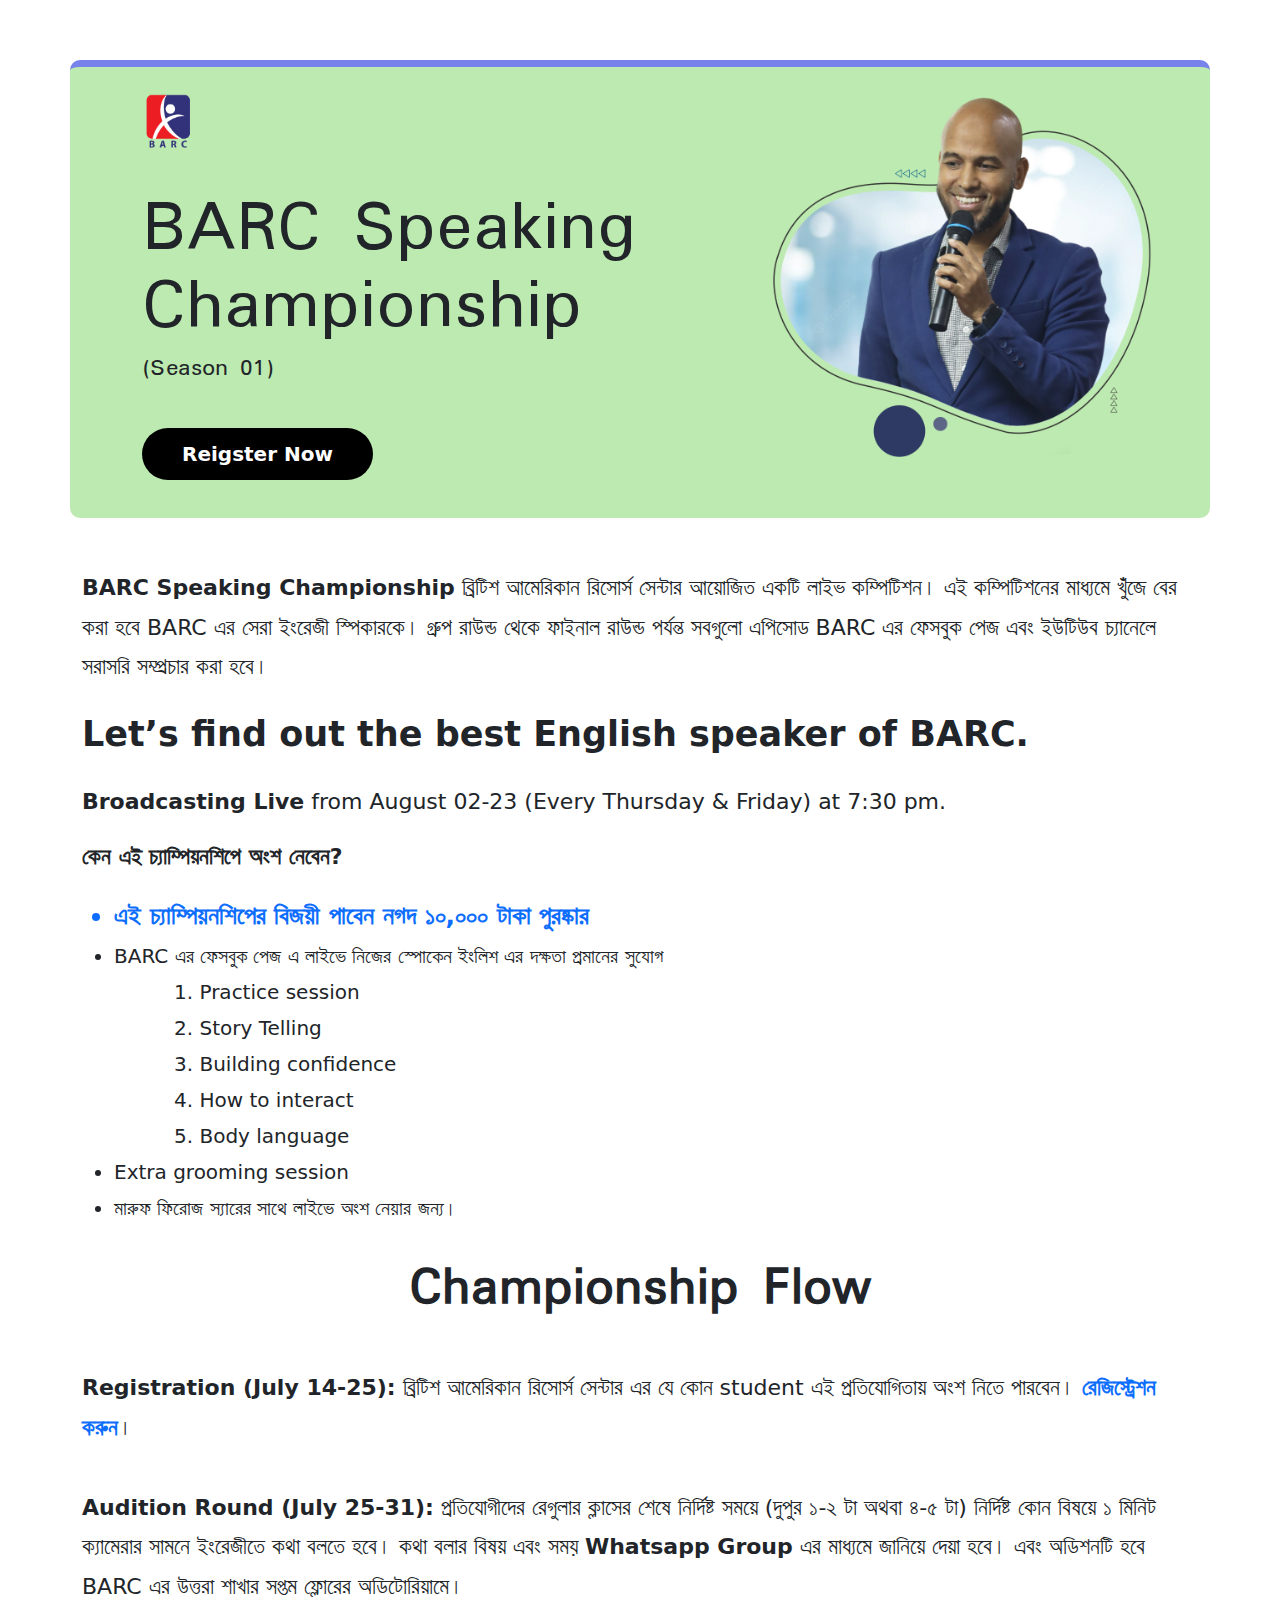
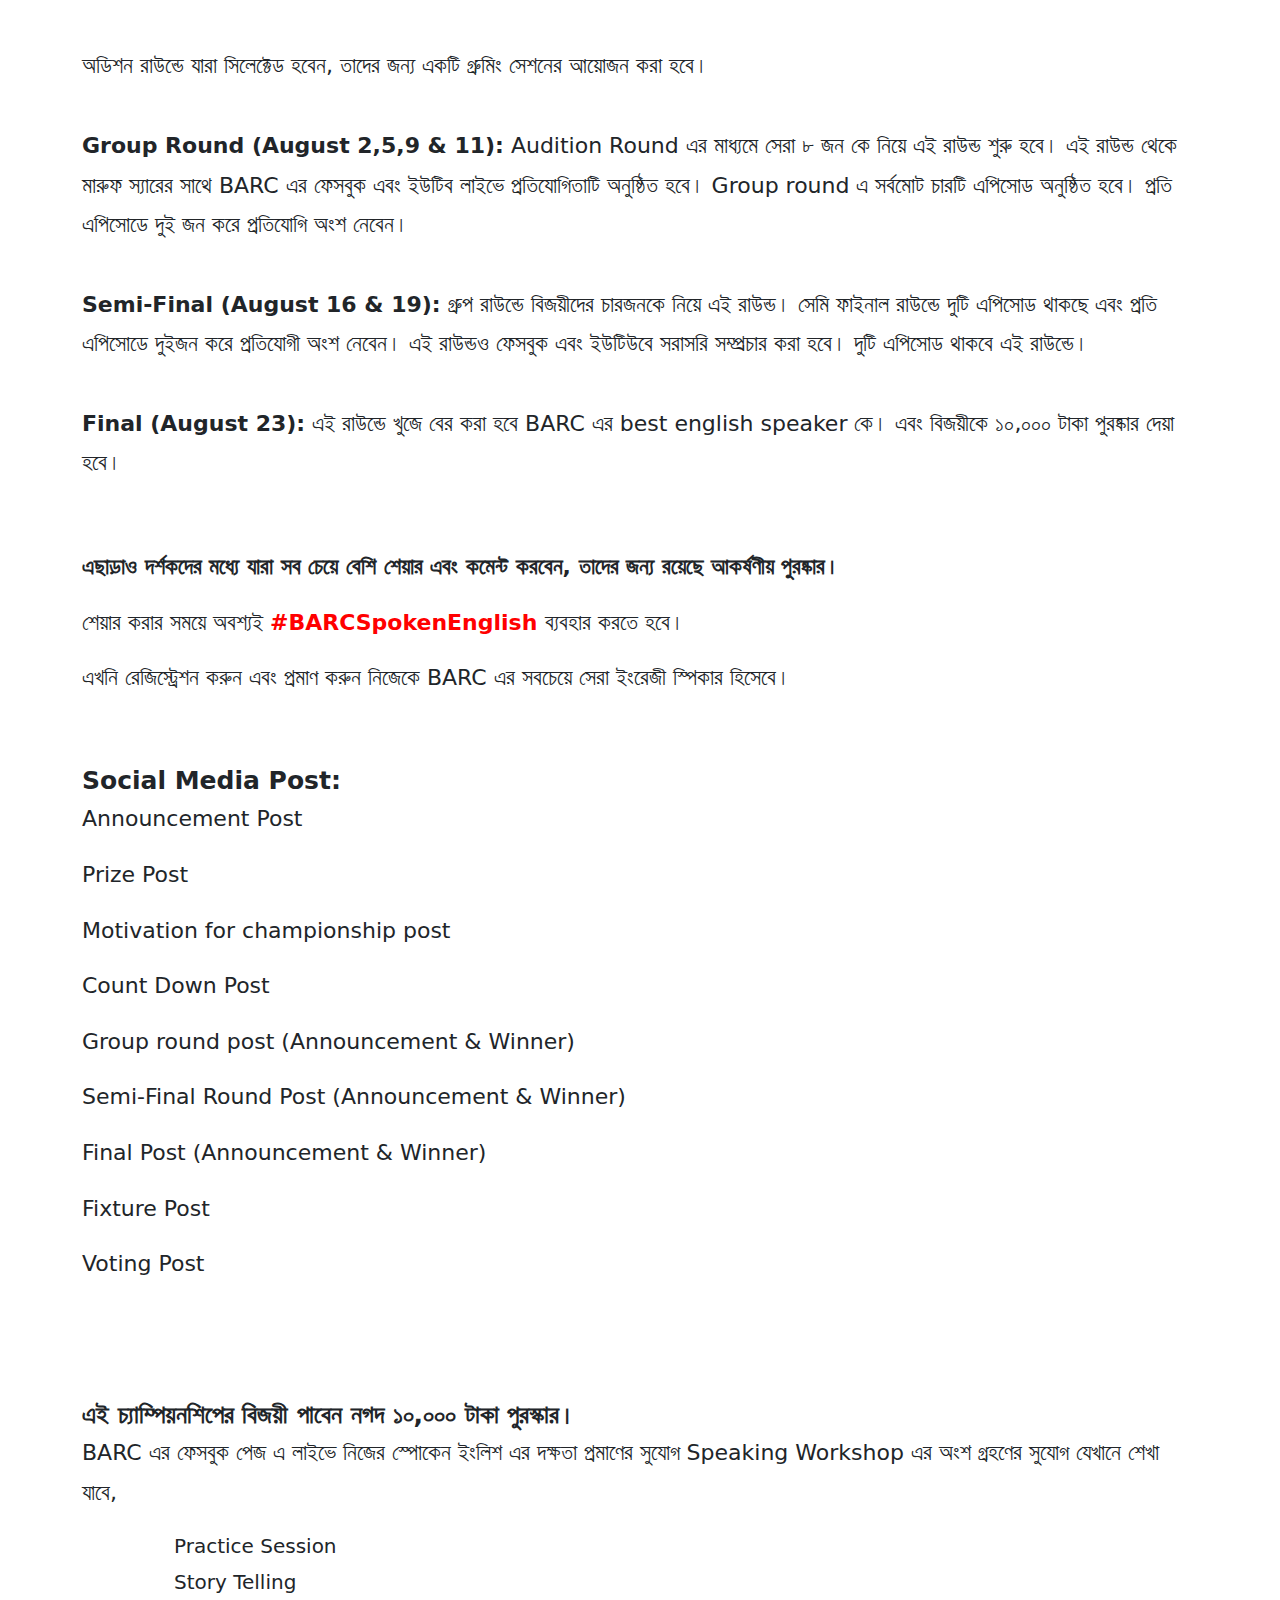
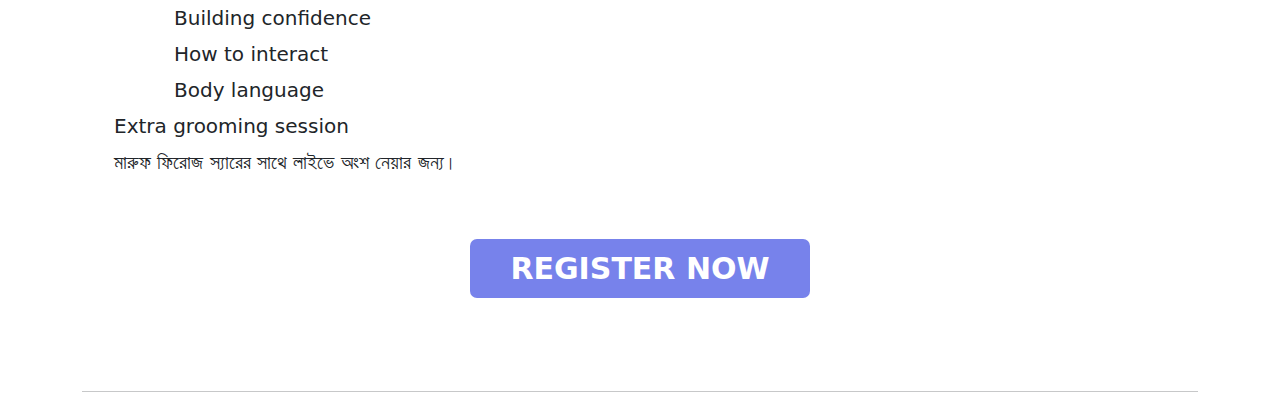
==== index.html @ cccec6f4 "first commit" ====
<!doctype html>
<html lang="en">
  <head>
    <!-- Required meta tags -->
    <meta charset="utf-8">
    <meta name="viewport" content="width=device-width, initial-scale=1">

    <!-- Bootstrap CSS -->
    <link href="css/bootstrap.min.css" rel="stylesheet">
    <!-- google font -->
    <link rel="preconnect" href="https://fonts.googleapis.com">
    <link rel="preconnect" href="https://fonts.gstatic.com" crossorigin>
    <link href="https://fonts.googleapis.com/css2?family=Mingzat&display=swap" rel="stylesheet">
    <!-- main css -->
    <link rel="stylesheet" href="css/style.css">

    <title></title>
  </head>
  <body>
    <section class="banner_section">
        <div class="container">
            <div class="row banner">
            
                   <div class="col-md-7 col-lg-7 col-xl-7 col-sm-12">
						<div class="row">
						  <div class="col-md-12 col-lg-12 col-xl-12 col-sm-12">
								<div class="banner_logo">
									<img src="images/logo_barc.png" alt="" class="logo">
								</div>
								<div class="banner_heading">
									<h1>BARC Speaking Championship</h1>
								</div>
								<div class="banner_text">
									<p>(Season 01)</p>
								</div>
							</div>
						</div>	
						<div class="row ">
							<div class="col-md-12 col-sm-12">
								<div class="banner_button">
									<a href="https://forms.gle/hGVihGK4UCuEaX6s6" class="banner_call_to_button ">Reigster Now</a>
								</div>
							</div>
						</div>
                   </div>
                   <div class="col-md-5">
                        <div class="banner_image">
                            <img src="images/Real-Estate-Social-Media-Banner-02.png" alt="" class="banner_img">
                        </div>
                   </div>     
           
            </div>
			 
        </div>
    </section>

    <section class="body_1">
        <div class="container">
            <div class="row">
                <div class="col-md-12 col-lg-12 col-xl-12 col-sm-12">
                    <p class="body_1_text"><strong>BARC Speaking Championship</strong> ব্রিটিশ আমেরিকান রিসোর্স সেন্টার আয়োজিত একটি লাইভ কম্পিটিশন। এই কম্পিটিশনের মাধ্যমে খুঁজে বের করা হবে BARC এর সেরা ইংরেজী স্পিকারকে। গ্রুপ রাউন্ড থেকে ফাইনাল রাউন্ড পর্যন্ত সবগুলো এপিসোড BARC এর ফেসবুক পেজ এবং ইউটিউব চ্যানেলে সরাসরি সম্প্রচার করা হবে। 
                    </p>
                    <p style="font-size: 35px;"><strong>Let’s find out the best English speaker of BARC.</strong></p>
                    <p><strong>Broadcasting Live</strong> from August 02-23 (Every Thursday & Friday) at 7:30 pm.</p>
                    <p><strong>কেন এই চ্যাম্পিয়নশিপে অংশ নেবেন?</strong></p>
                    <ul>
                        <strong><li style="font-size: 25px; color: #0d6efd;">এই চ্যাম্পিয়নশিপের বিজয়ী পাবেন নগদ ১০,০০০ টাকা পুরষ্কার </li></strong>
                        <li>BARC এর ফেসবুক পেজ এ লাইভে নিজের স্পোকেন ইংলিশ এর দক্ষতা প্রমানের সুযোগ</li>
                        <li class="margin-left">1. Practice session</li>
                        <li class="margin-left">2. Story Telling</li>
                        <li class="margin-left">3. Building confidence</li>
                        <li class="margin-left">4. How to interact</li>
                        <li class="margin-left">5. Body language</li>
                        <li>Extra grooming session </li>
                        <li>মারুফ ফিরোজ স্যারের সাথে লাইভে অংশ নেয়ার জন্য।</li>
                    </ul>
                    <p class="text-center championship">Championship Flow</p><br>
                    <p><strong>Registration (July 14-25):</strong> ব্রিটিশ আমেরিকান রিসোর্স সেন্টার এর যে কোন student এই প্রতিযোগিতায় অংশ নিতে পারবেন। <strong><a href="https://forms.gle/hGVihGK4UCuEaX6s6" class="registration_korun">রেজিস্ট্রেশন করুন</a></strong>।</p><br>
                    <p><strong>Audition Round (July 25-31):</strong> প্রতিযোগীদের রেগুলার ক্লাসের শেষে নির্দিষ্ট সময়ে (দুপুর ১-২ টা অথবা ৪-৫ টা) নির্দিষ্ট কোন বিষয়ে ১ মিনিট ক্যামেরার সামনে ইংরেজীতে কথা বলতে হবে। কথা বলার বিষয় এবং সময় <strong>Whatsapp Group</strong> এর মাধ্যমে জানিয়ে দেয়া হবে। এবং অডিশনটি হবে BARC এর উত্তরা শাখার সপ্তম ফ্লোরের অডিটোরিয়ামে। </p><br>
                    <p>অডিশন রাউন্ডে যারা সিলেক্টেড হবেন, তাদের জন্য একটি গ্রুমিং সেশনের আয়োজন করা হবে।</p><br>
                    <p><strong>Group Round (August 2,5,9 & 11):</strong> Audition Round এর মাধ্যমে সেরা ৮ জন কে নিয়ে এই রাউন্ড শুরু হবে। এই রাউন্ড থেকে মারুফ স্যারের সাথে BARC এর ফেসবুক এবং ইউটিব লাইভে প্রতিযোগিতাটি অনুষ্ঠিত হবে। Group round এ সর্বমোট চারটি এপিসোড অনুষ্ঠিত হবে। প্রতি এপিসোডে দুই জন করে প্রতিযোগি অংশ নেবেন।</p><br>
                    <p><strong>Semi-Final (August 16 & 19):</strong> গ্রুপ রাউন্ডে বিজয়ীদের চারজনকে নিয়ে এই রাউন্ড। সেমি ফাইনাল রাউন্ডে দুটি এপিসোড থাকছে এবং প্রতি এপিসোডে দুইজন করে প্রতিযোগী অংশ নেবেন। এই রাউন্ডও ফেসবুক এবং ইউটিউবে সরাসরি সম্প্রচার করা হবে। দুটি এপিসোড থাকবে এই রাউন্ডে।</p><br>
                    <p><strong>Final (August 23):</strong> এই রাউন্ডে খুজে বের করা হবে BARC এর best english speaker কে। এবং বিজয়ীকে ১০,০০০ টাকা পুরষ্কার দেয়া হবে।</p><br><br>
                    <p><strong>এছাড়াও দর্শকদের মধ্যে যারা সব চেয়ে বেশি শেয়ার এবং কমেন্ট করবেন, তাদের জন্য রয়েছে আকর্ষণীয় পুরষ্কার।</strong></p>
                    <p>শেয়ার করার সময়ে অবশ্যই <strong style="color: red;">#BARCSpokenEnglish </strong> ব্যবহার করতে হবে।</p>
                    <p>এখনি রেজিস্ট্রেশন করুন এবং প্রমাণ করুন নিজেকে BARC এর সবচেয়ে সেরা ইংরেজী স্পিকার হিসেবে। </p>

                    <br>
                    <br>
                    <strong style="font-size: 25px;">Social Media Post:</strong>
                    <p>Announcement Post</p>
                    <p>Prize Post</p>
                    <p>Motivation for championship post</p>
                    <p>Count Down Post</p>
                    <p>Group round post (Announcement & Winner)</p>
                    <p>Semi-Final Round Post (Announcement & Winner)</p>
                    <p>Final Post (Announcement & Winner)</p>
                    <p>Fixture Post</p>
                    <p>Voting Post</p>
                    <br>
                    <br>
                    <br>
                    <br>
                    <strong style="font-size: 25px;">এই চ্যাম্পিয়নশিপের বিজয়ী পাবেন নগদ ১০,০০০ টাকা পুরস্কার।</strong>
                    <p>BARC এর ফেসবুক পেজ এ লাইভে নিজের স্পোকেন ইংলিশ এর দক্ষতা প্রমাণের সুযোগ Speaking Workshop এর অংশ গ্রহণের সুযোগ যেখানে শেখা যাবে,</p>
                    <ul>
                        <li class="margin-left">Practice Session</li>
                        <li class="margin-left">Story Telling</li>
                        <li class="margin-left">Building confidence</li>
                        <li class="margin-left">How to interact</li>
                        <li class="margin-left">Body language</li>
                        <li style="list-style: none;">Extra grooming session</li>
                        <li style="list-style: none;">মারুফ ফিরোজ স্যারের সাথে লাইভে অংশ নেয়ার জন্য।</li>
                    </ul>
                </div>
            </div>
        </div>
    </section>

   

    <section>
        <div class="container">
            <div class="row">
                <div class="col-md-12 col-lg-12 col-xl-12 col-sm-12">
                    <div class="large_button" style="margin-bottom: 100px;">
                        <a href="https://forms.gle/hGVihGK4UCuEaX6s6" class="to_button">Register Now</a>
                    </div>
					<hr/>
                </div>
            </div>
        </div>
    </section>
    
    
    
    <!-- Optional JavaScript; choose one of the two! -->
    <!-- Option 1: Bootstrap Bundle with Popper -->
    <script src="js/bootstrap.bundle.min.js" integrity="sha384-MrcW6ZMFYlzcLA8Nl+NtUVF0sA7MsXsP1UyJoMp4YLEuNSfAP+JcXn/tWtIaxVXM" crossorigin="anonymous"></script>
    <!-- Option 2: Separate Popper and Bootstrap JS -->
    <!-- <script src="js/popper.min.js" integrity="sha384-IQsoLXl5PILFhosVNubq5LC7Qb9DXgDA9i+tQ8Zj3iwWAwPtgFTxbJ8NT4GN1R8p" crossorigin="anonymous"></script>
    <script src="js/bootstrap.min.js" integrity="sha384-cVKIPhGWiC2Al4u+LWgxfKTRIcfu0JTxR+EQDz/bgldoEyl4H0zUF0QKbrJ0EcQF" crossorigin="anonymous"></script> -->

  </body>
</html>
---- css/style.css ----
body{
    margin: 0;
    padding: 0;
}

.h1, h1 {
    font-size: calc(3rem + 1.3vw);
}

.banner{
    background-color: #bdeab0;
    /* height: 55vh; */
    border-radius: 10px;
    margin-top: 60px;
    border-top: 7px solid #7782eb;
}
.banner_section{
    
   
}
.logo {
    width: 9%;
}
.banner_logo {
    margin-left: 60px;
    margin-top: 22px;
}
.banner_img{
    width: 100%;
}
.banner_heading {
    font-size: 54px;
    font-family: 'Mingzat', sans-serif;
    margin-top: 30px;
    font-weight: 700;
    margin-left: 60px;
}

.banner_text {
    font-size: 30px;
    font-family: 'Mingzat', sans-serif;
    margin-left: 60px;
}
.banner_button {
    margin-top: 35px;
    margin-left: 60px;
}
.banner_call_to_button {
    padding: 14px 40px;
    background: #000;
    color: #fff;
    font-size: 20px;
    font-weight: 700;
    border-radius: 50px;
    text-decoration: none;
}
.banner_call_to_button:hover{
    color: #fff;
}
.large_button{
    text-align: center;
    margin-bottom: 20px;
}
.to_button {
    padding: 12px 40px;
    font-size: 30px;
    font-weight: 700;
    color: #fff;
    background: #7782eb;
    border: none;
    border-radius: 7px;
    text-transform: uppercase;
    text-decoration: none;
}
.to_button:hover{
    color: #fff;
}
.body_1{
    margin: 50px 0;
}
.body_1_text{
    font-size: 22px;
    line-height: 1.8;
}
p{
    font-size: 22px;
    line-height: 1.8;
}

li{
    font-size: 20px;
    line-height: 1.8;
}
.championship{
    font-size: 48px;
    font-weight: 900;
    font-family: 'Mingzat', sans-serif;
}
.registration_korun{
    text-decoration: none;

}
.margin-left{
    margin-left: 60px;
    list-style: none;
}

@media only screen and (max-width: 412px) {
    .banner{
        height: 55vh;
    }
    /* .banner_button {
        text-align: center;
    } */
    .banner_image{
        display: none;
    }
    .banner_heading h1{
        font-size: 49px;
    }
    .banner_logo {
        margin-left: 5px;
       
    }
    /* .banner_heading h1{
   
      
        margin-left: 5px;
    } */
    /* .banner_text {
       
        margin-left: 5px;
    } */
    .banner{
        margin-top: 0px;
    }
}
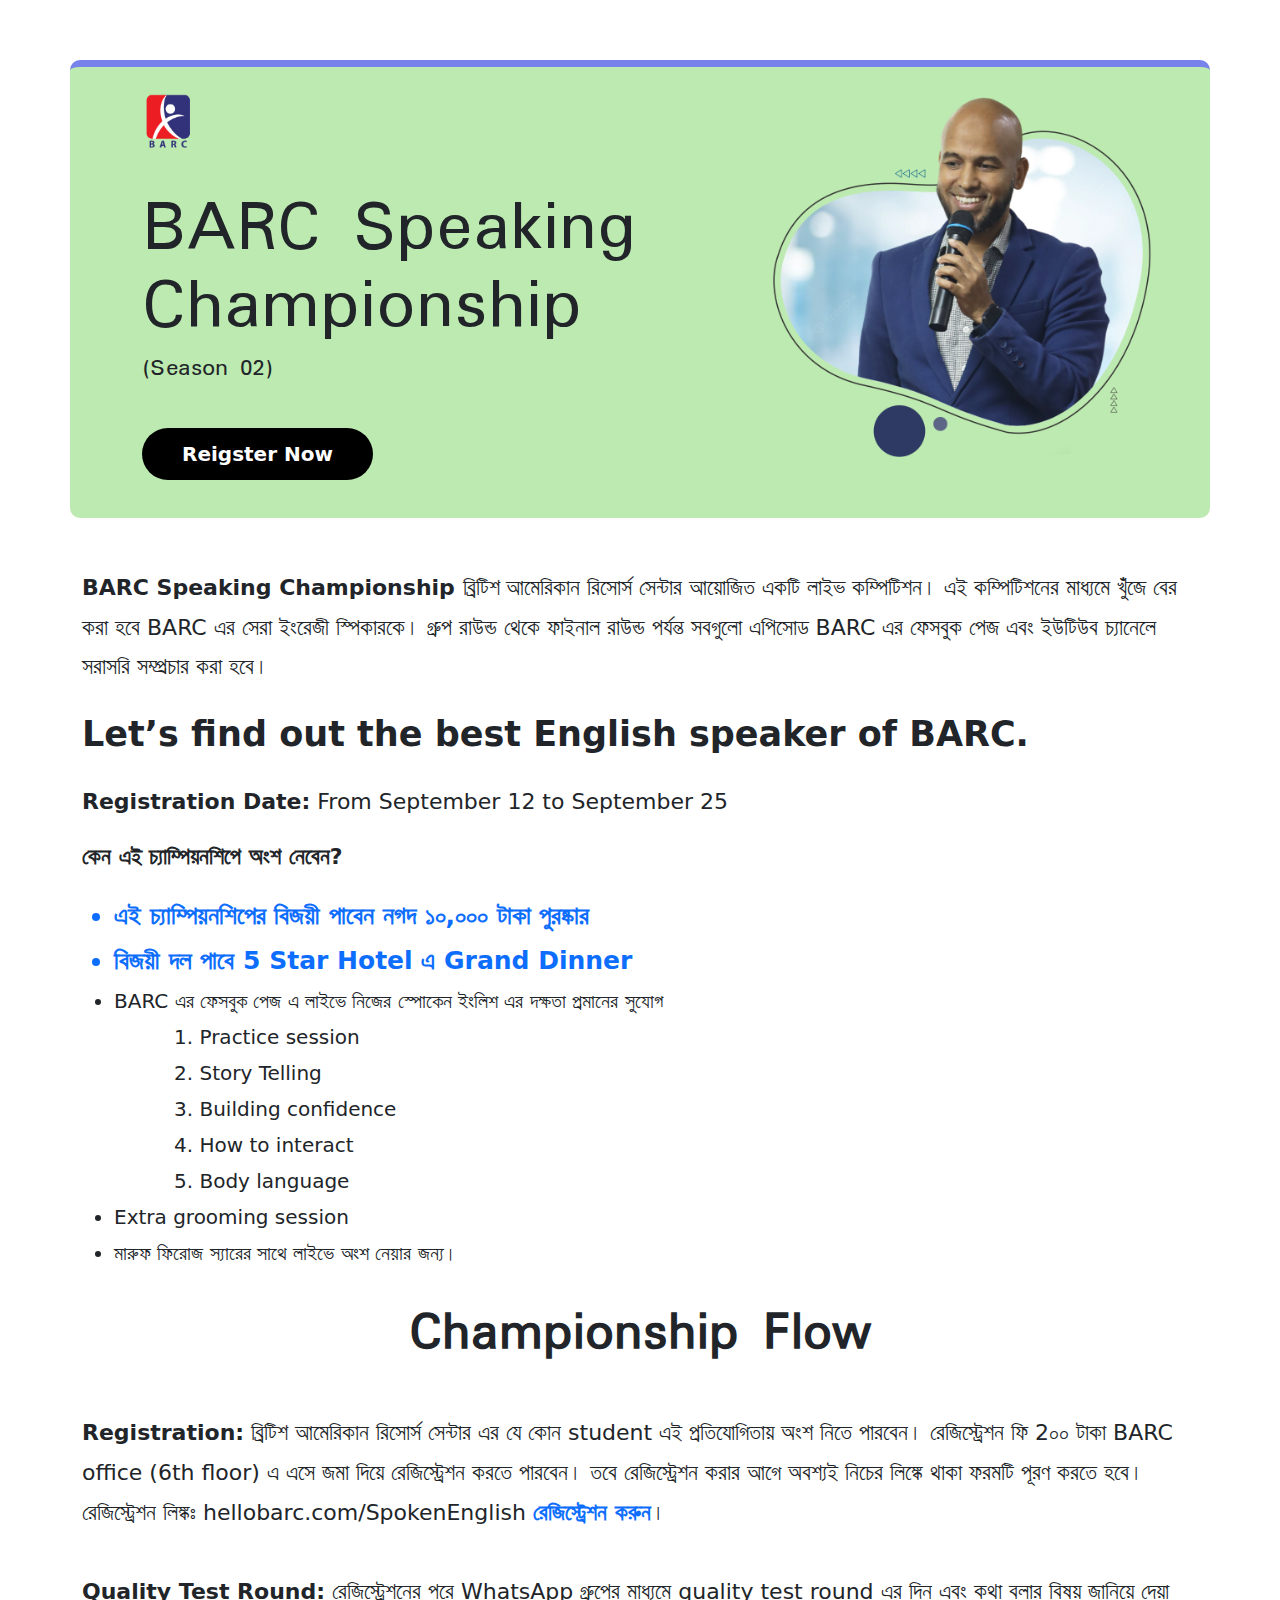
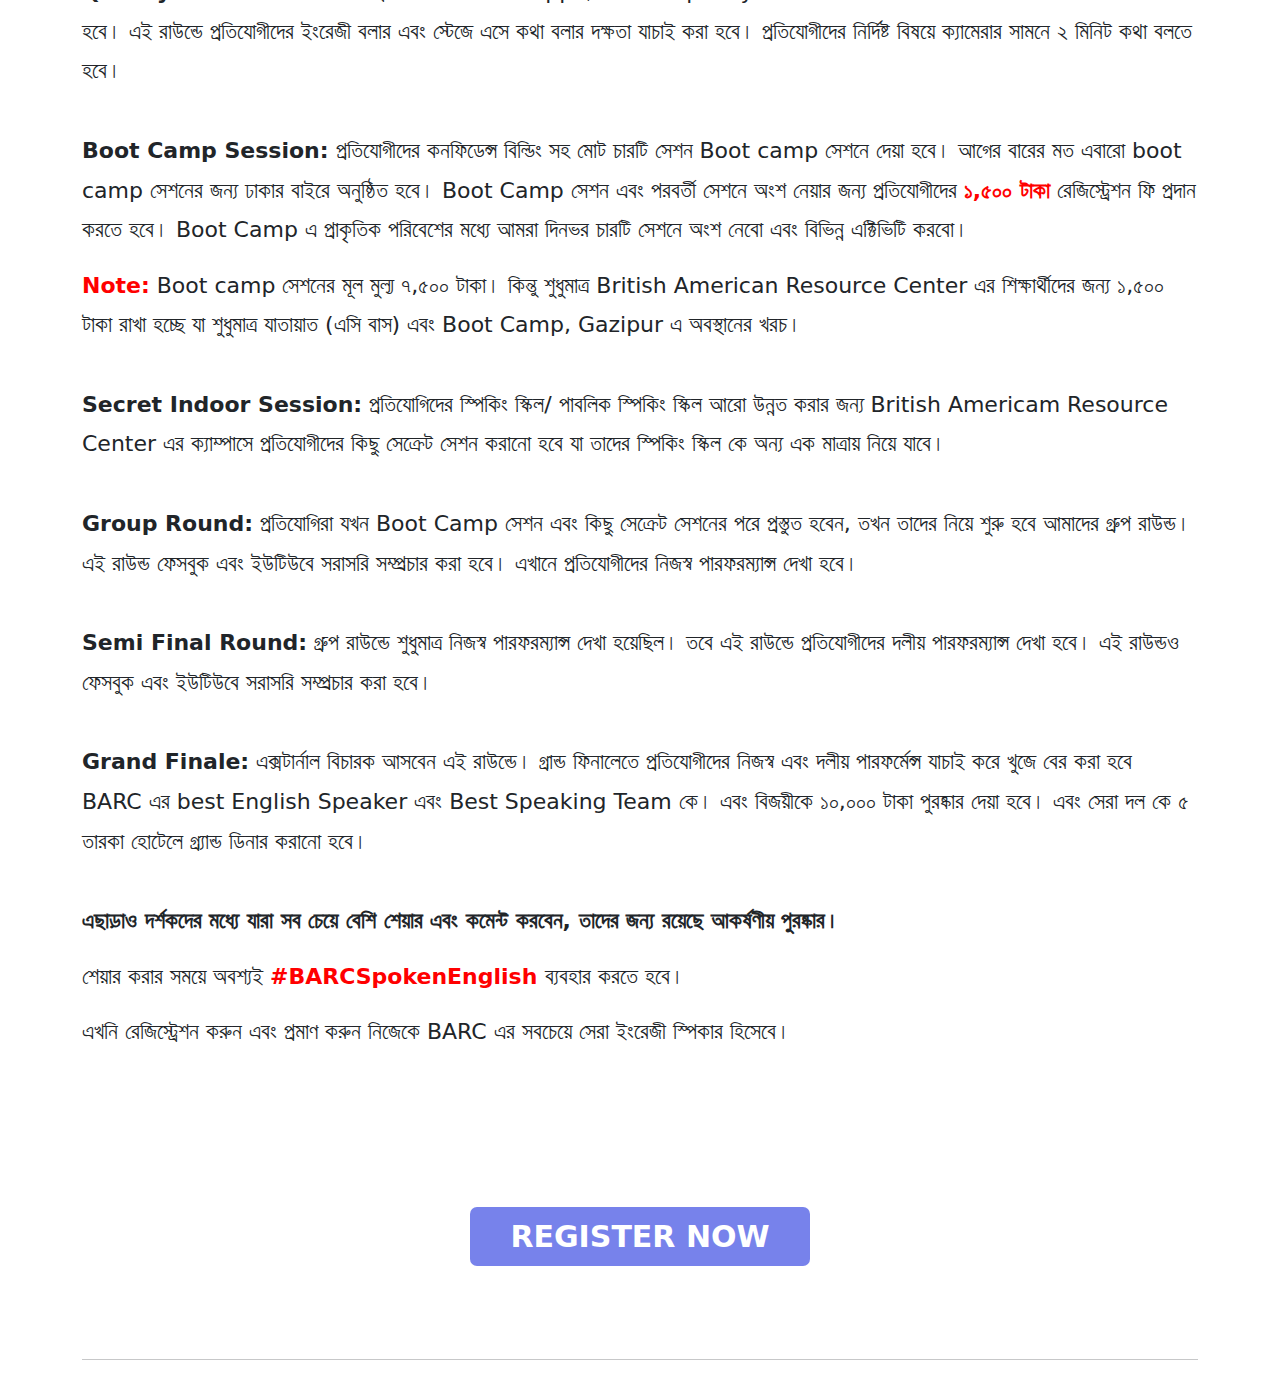
==== commit 0102468c: "12sep commit" ====
--- a/index.html
+++ b/index.html
@@ -31,14 +31,14 @@
 									<h1>BARC Speaking Championship</h1>
 								</div>
 								<div class="banner_text">
-									<p>(Season 01)</p>
+									<p>(Season 02)</p>
 								</div>
 							</div>
 						</div>	
 						<div class="row ">
 							<div class="col-md-12 col-sm-12">
 								<div class="banner_button">
-									<a href="https://forms.gle/hGVihGK4UCuEaX6s6" class="banner_call_to_button ">Reigster Now</a>
+									<a href="https://forms.gle/LZgH3brxys6vwaJ88" class="banner_call_to_button ">Reigster Now</a>
 								</div>
 							</div>
 						</div>
@@ -58,13 +58,16 @@
         <div class="container">
             <div class="row">
                 <div class="col-md-12 col-lg-12 col-xl-12 col-sm-12">
-                    <p class="body_1_text"><strong>BARC Speaking Championship</strong> ব্রিটিশ আমেরিকান রিসোর্স সেন্টার আয়োজিত একটি লাইভ কম্পিটিশন। এই কম্পিটিশনের মাধ্যমে খুঁজে বের করা হবে BARC এর সেরা ইংরেজী স্পিকারকে। গ্রুপ রাউন্ড থেকে ফাইনাল রাউন্ড পর্যন্ত সবগুলো এপিসোড BARC এর ফেসবুক পেজ এবং ইউটিউব চ্যানেলে সরাসরি সম্প্রচার করা হবে। 
+                    <p class="body_1_text"><strong>BARC Speaking Championship </strong> ব্রিটিশ আমেরিকান রিসোর্স সেন্টার আয়োজিত একটি লাইভ কম্পিটিশন। এই কম্পিটিশনের মাধ্যমে খুঁজে বের করা হবে BARC এর সেরা ইংরেজী স্পিকারকে। গ্রুপ রাউন্ড থেকে ফাইনাল রাউন্ড পর্যন্ত সবগুলো এপিসোড BARC এর ফেসবুক পেজ এবং ইউটিউব চ্যানেলে সরাসরি সম্প্রচার করা হবে।
                     </p>
                     <p style="font-size: 35px;"><strong>Let’s find out the best English speaker of BARC.</strong></p>
-                    <p><strong>Broadcasting Live</strong> from August 02-23 (Every Thursday & Friday) at 7:30 pm.</p>
+                    <p><strong>Registration Date:</strong> From September 12 to September 25</p>
                     <p><strong>কেন এই চ্যাম্পিয়নশিপে অংশ নেবেন?</strong></p>
                     <ul>
-                        <strong><li style="font-size: 25px; color: #0d6efd;">এই চ্যাম্পিয়নশিপের বিজয়ী পাবেন নগদ ১০,০০০ টাকা পুরষ্কার </li></strong>
+                        <strong>
+                            <li style="font-size: 25px; color: #0d6efd;">এই চ্যাম্পিয়নশিপের বিজয়ী পাবেন নগদ ১০,০০০ টাকা পুরষ্কার </li>
+                            <li style="font-size: 25px; color: #0d6efd;">বিজয়ী দল পাবে 5 Star Hotel এ Grand Dinner </li>
+                        </strong>
                         <li>BARC এর ফেসবুক পেজ এ লাইভে নিজের স্পোকেন ইংলিশ এর দক্ষতা প্রমানের সুযোগ</li>
                         <li class="margin-left">1. Practice session</li>
                         <li class="margin-left">2. Story Telling</li>
@@ -75,43 +78,32 @@
                         <li>মারুফ ফিরোজ স্যারের সাথে লাইভে অংশ নেয়ার জন্য।</li>
                     </ul>
                     <p class="text-center championship">Championship Flow</p><br>
-                    <p><strong>Registration (July 14-25):</strong> ব্রিটিশ আমেরিকান রিসোর্স সেন্টার এর যে কোন student এই প্রতিযোগিতায় অংশ নিতে পারবেন। <strong><a href="https://forms.gle/hGVihGK4UCuEaX6s6" class="registration_korun">রেজিস্ট্রেশন করুন</a></strong>।</p><br>
-                    <p><strong>Audition Round (July 25-31):</strong> প্রতিযোগীদের রেগুলার ক্লাসের শেষে নির্দিষ্ট সময়ে (দুপুর ১-২ টা অথবা ৪-৫ টা) নির্দিষ্ট কোন বিষয়ে ১ মিনিট ক্যামেরার সামনে ইংরেজীতে কথা বলতে হবে। কথা বলার বিষয় এবং সময় <strong>Whatsapp Group</strong> এর মাধ্যমে জানিয়ে দেয়া হবে। এবং অডিশনটি হবে BARC এর উত্তরা শাখার সপ্তম ফ্লোরের অডিটোরিয়ামে। </p><br>
-                    <p>অডিশন রাউন্ডে যারা সিলেক্টেড হবেন, তাদের জন্য একটি গ্রুমিং সেশনের আয়োজন করা হবে।</p><br>
-                    <p><strong>Group Round (August 2,5,9 & 11):</strong> Audition Round এর মাধ্যমে সেরা ৮ জন কে নিয়ে এই রাউন্ড শুরু হবে। এই রাউন্ড থেকে মারুফ স্যারের সাথে BARC এর ফেসবুক এবং ইউটিব লাইভে প্রতিযোগিতাটি অনুষ্ঠিত হবে। Group round এ সর্বমোট চারটি এপিসোড অনুষ্ঠিত হবে। প্রতি এপিসোডে দুই জন করে প্রতিযোগি অংশ নেবেন।</p><br>
-                    <p><strong>Semi-Final (August 16 & 19):</strong> গ্রুপ রাউন্ডে বিজয়ীদের চারজনকে নিয়ে এই রাউন্ড। সেমি ফাইনাল রাউন্ডে দুটি এপিসোড থাকছে এবং প্রতি এপিসোডে দুইজন করে প্রতিযোগী অংশ নেবেন। এই রাউন্ডও ফেসবুক এবং ইউটিউবে সরাসরি সম্প্রচার করা হবে। দুটি এপিসোড থাকবে এই রাউন্ডে।</p><br>
-                    <p><strong>Final (August 23):</strong> এই রাউন্ডে খুজে বের করা হবে BARC এর best english speaker কে। এবং বিজয়ীকে ১০,০০০ টাকা পুরষ্কার দেয়া হবে।</p><br><br>
+                    <p><strong>Registration:</strong> ব্রিটিশ আমেরিকান রিসোর্স সেন্টার এর যে কোন student এই প্রতিযোগিতায় অংশ নিতে পারবেন। রেজিস্ট্রেশন ফি 2০০ টাকা BARC office (6th floor) এ এসে জমা দিয়ে রেজিস্ট্রেশন করতে পারবেন। তবে রেজিস্ট্রেশন করার আগে অবশ্যই নিচের লিঙ্কে থাকা ফরমটি পূরণ করতে হবে।  রেজিস্ট্রেশন লিঙ্কঃ hellobarc.com/SpokenEnglish
+                    <strong><a href="https://forms.gle/hGVihGK4UCuEaX6s6" class="registration_korun">রেজিস্ট্রেশন করুন</a></strong>।</p><br>
+
+                    <p><strong>Quality Test Round:</strong> রেজিস্ট্রেশনের পরে WhatsApp গ্রুপের মাধ্যমে quality test round এর দিন এবং কথা বলার বিষয় জানিয়ে দেয়া হবে। এই রাউন্ডে প্রতিযোগীদের ইংরেজী বলার এবং স্টেজে এসে কথা বলার দক্ষতা যাচাই করা হবে। প্রতিযোগীদের ‍নির্দিষ্ট বিষয়ে ক্যামেরার সামনে ২ মিনিট কথা বলতে হবে। </p><br>
+
+                    <p><strong>Boot Camp Session:</strong> প্রতিযোগীদের কনফিডেন্স বিল্ডিং সহ মোট চারটি সেশন Boot camp সেশনে দেয়া হবে। আগের বারের মত এবারো boot camp সেশনের জন্য ঢাকার বাইরে অনুষ্ঠিত হবে। Boot Camp সেশন এবং পরবর্তী সেশনে অংশ নেয়ার জন্য প্রতিযোগীদের <strong style="color: red;">১,৫০০ টাকা</strong> রেজিস্ট্রেশন ফি প্রদান করতে হবে। Boot Camp এ প্রাকৃতিক পরিবেশের মধ্যে আমরা দিনভর চারটি সেশনে অংশ নেবো এবং বিভিন্ন এক্টিভিটি করবো। </p>                
+
+                    <p><strong style="color: red;">Note:</strong>  Boot camp সেশনের মূল মুল্য ৭,৫০০ টাকা। কিন্তু শুধুমাত্র British American Resource Center এর শিক্ষার্থীদের জন্য ১,৫০০ টাকা রাখা হচ্ছে যা শুধুমাত্র যাতায়াত (এসি বাস) এবং Boot Camp, Gazipur এ অবস্থানের খরচ। </p><br>
+
+                    <p><strong>Secret Indoor Session:</strong> প্রতিযোগিদের স্পিকিং স্কিল/ পাবলিক স্পিকিং স্কিল আরো উন্নত করার জন্য    British Americam Resource Center এর ক্যাম্পাসে প্রতিযোগীদের কিছু সেক্রেট সেশন করানো হবে যা তাদের স্পিকিং স্কিল কে অন্য এক মাত্রায় নিয়ে যাবে।</p><br>
+
+                    <p><strong>Group Round:</strong> প্রতিযোগিরা যখন Boot Camp সেশন এবং কিছু সেক্রেট সেশনের পরে প্রস্তুত হবেন, তখন তাদের নিয়ে শুরু হবে আমাদের গ্রুপ রাউন্ড।  এই রাউন্ড ফেসবুক এবং ইউটিউবে সরাসরি সম্প্রচার করা হবে। এখানে প্রতিযোগীদের নিজস্ব পারফরম্যান্স দেখা হবে।</p><br>
+
+                    <p><strong>Semi Final Round:</strong> গ্রুপ রাউন্ডে শুধুমাত্র নিজস্ব পারফরম্যান্স দেখা হয়েছিল। তবে এই রাউন্ডে প্রতিযোগীদের দলীয় পারফরম্যান্স দেখা হবে।  এই রাউন্ডও ফেসবুক এবং ইউটিউবে সরাসরি সম্প্রচার করা হবে।</p><br>
+
+                    <p><strong>Grand Finale:</strong> এক্সটার্নাল বিচারক আসবেন এই রাউন্ডে। গ্রান্ড ফিনালেতে প্রতিযোগীদের নিজস্ব এবং দলীয় পারফর্মেন্স যাচাই করে খুজে বের করা হবে BARC এর best English Speaker এবং Best Speaking Team কে। এবং বিজয়ীকে ১০,০০০ টাকা পুরষ্কার দেয়া হবে। এবং সেরা দল কে ৫ তারকা হোটেলে গ্র্যান্ড ডিনার করানো হবে। </p><br>
+
                     <p><strong>এছাড়াও দর্শকদের মধ্যে যারা সব চেয়ে বেশি শেয়ার এবং কমেন্ট করবেন, তাদের জন্য রয়েছে আকর্ষণীয় পুরষ্কার।</strong></p>
+
                     <p>শেয়ার করার সময়ে অবশ্যই <strong style="color: red;">#BARCSpokenEnglish </strong> ব্যবহার করতে হবে।</p>
                     <p>এখনি রেজিস্ট্রেশন করুন এবং প্রমাণ করুন নিজেকে BARC এর সবচেয়ে সেরা ইংরেজী স্পিকার হিসেবে। </p>
 
                     <br>
                     <br>
-                    <strong style="font-size: 25px;">Social Media Post:</strong>
-                    <p>Announcement Post</p>
-                    <p>Prize Post</p>
-                    <p>Motivation for championship post</p>
-                    <p>Count Down Post</p>
-                    <p>Group round post (Announcement & Winner)</p>
-                    <p>Semi-Final Round Post (Announcement & Winner)</p>
-                    <p>Final Post (Announcement & Winner)</p>
-                    <p>Fixture Post</p>
-                    <p>Voting Post</p>
                     <br>
                     <br>
-                    <br>
-                    <br>
-                    <strong style="font-size: 25px;">এই চ্যাম্পিয়নশিপের বিজয়ী পাবেন নগদ ১০,০০০ টাকা পুরস্কার।</strong>
-                    <p>BARC এর ফেসবুক পেজ এ লাইভে নিজের স্পোকেন ইংলিশ এর দক্ষতা প্রমাণের সুযোগ Speaking Workshop এর অংশ গ্রহণের সুযোগ যেখানে শেখা যাবে,</p>
-                    <ul>
-                        <li class="margin-left">Practice Session</li>
-                        <li class="margin-left">Story Telling</li>
-                        <li class="margin-left">Building confidence</li>
-                        <li class="margin-left">How to interact</li>
-                        <li class="margin-left">Body language</li>
-                        <li style="list-style: none;">Extra grooming session</li>
-                        <li style="list-style: none;">মারুফ ফিরোজ স্যারের সাথে লাইভে অংশ নেয়ার জন্য।</li>
-                    </ul>
                 </div>
             </div>
         </div>
@@ -124,7 +116,7 @@
             <div class="row">
                 <div class="col-md-12 col-lg-12 col-xl-12 col-sm-12">
                     <div class="large_button" style="margin-bottom: 100px;">
-                        <a href="https://forms.gle/hGVihGK4UCuEaX6s6" class="to_button">Register Now</a>
+                        <a href="https://forms.gle/LZgH3brxys6vwaJ88" class="to_button">Register Now</a>
                     </div>
 					<hr/>
                 </div>
--- a/css/style.css
+++ b/css/style.css
@@ -107,7 +107,7 @@
 
 @media only screen and (max-width: 412px) {
     .banner{
-        height: 55vh;
+        height: 60vh;
     }
     /* .banner_button {
         text-align: center;
@@ -116,7 +116,7 @@
         display: none;
     }
     .banner_heading h1{
-        font-size: 49px;
+        font-size: 45px;
     }
     .banner_logo {
         margin-left: 5px;
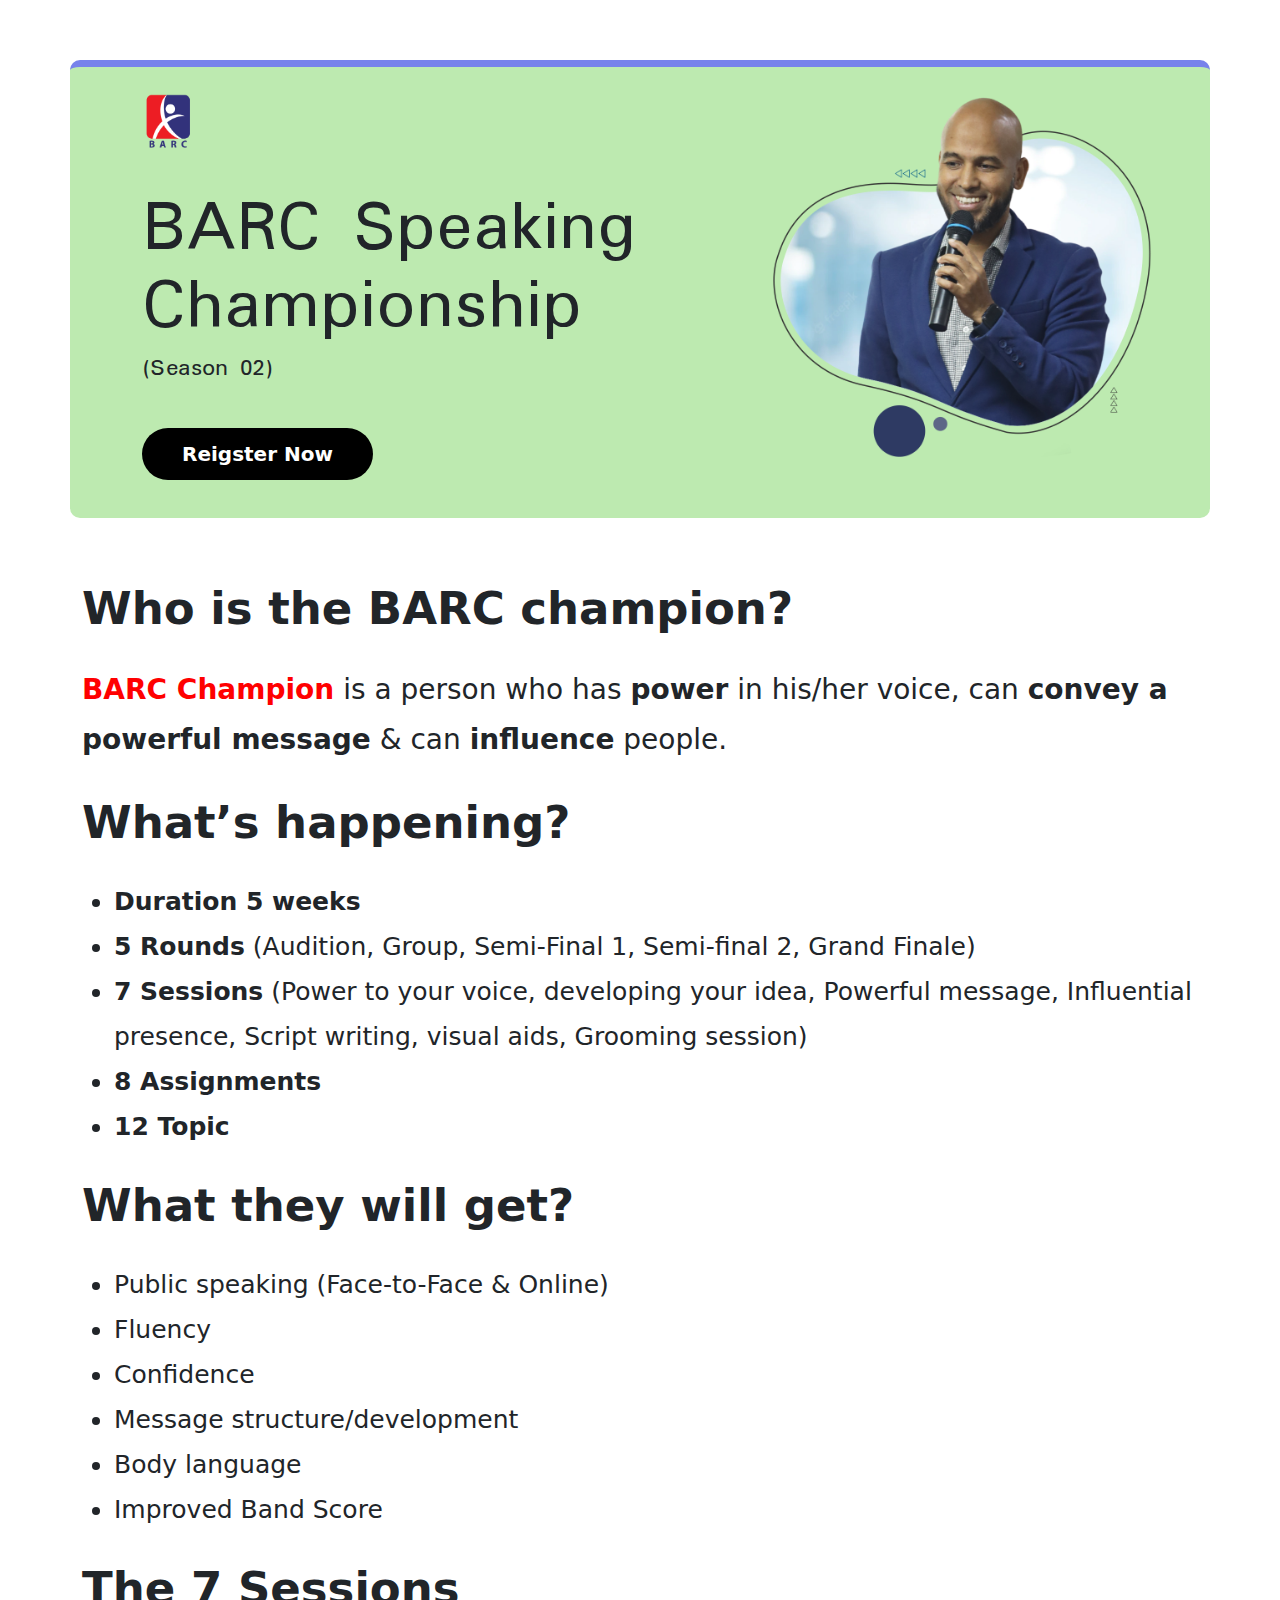
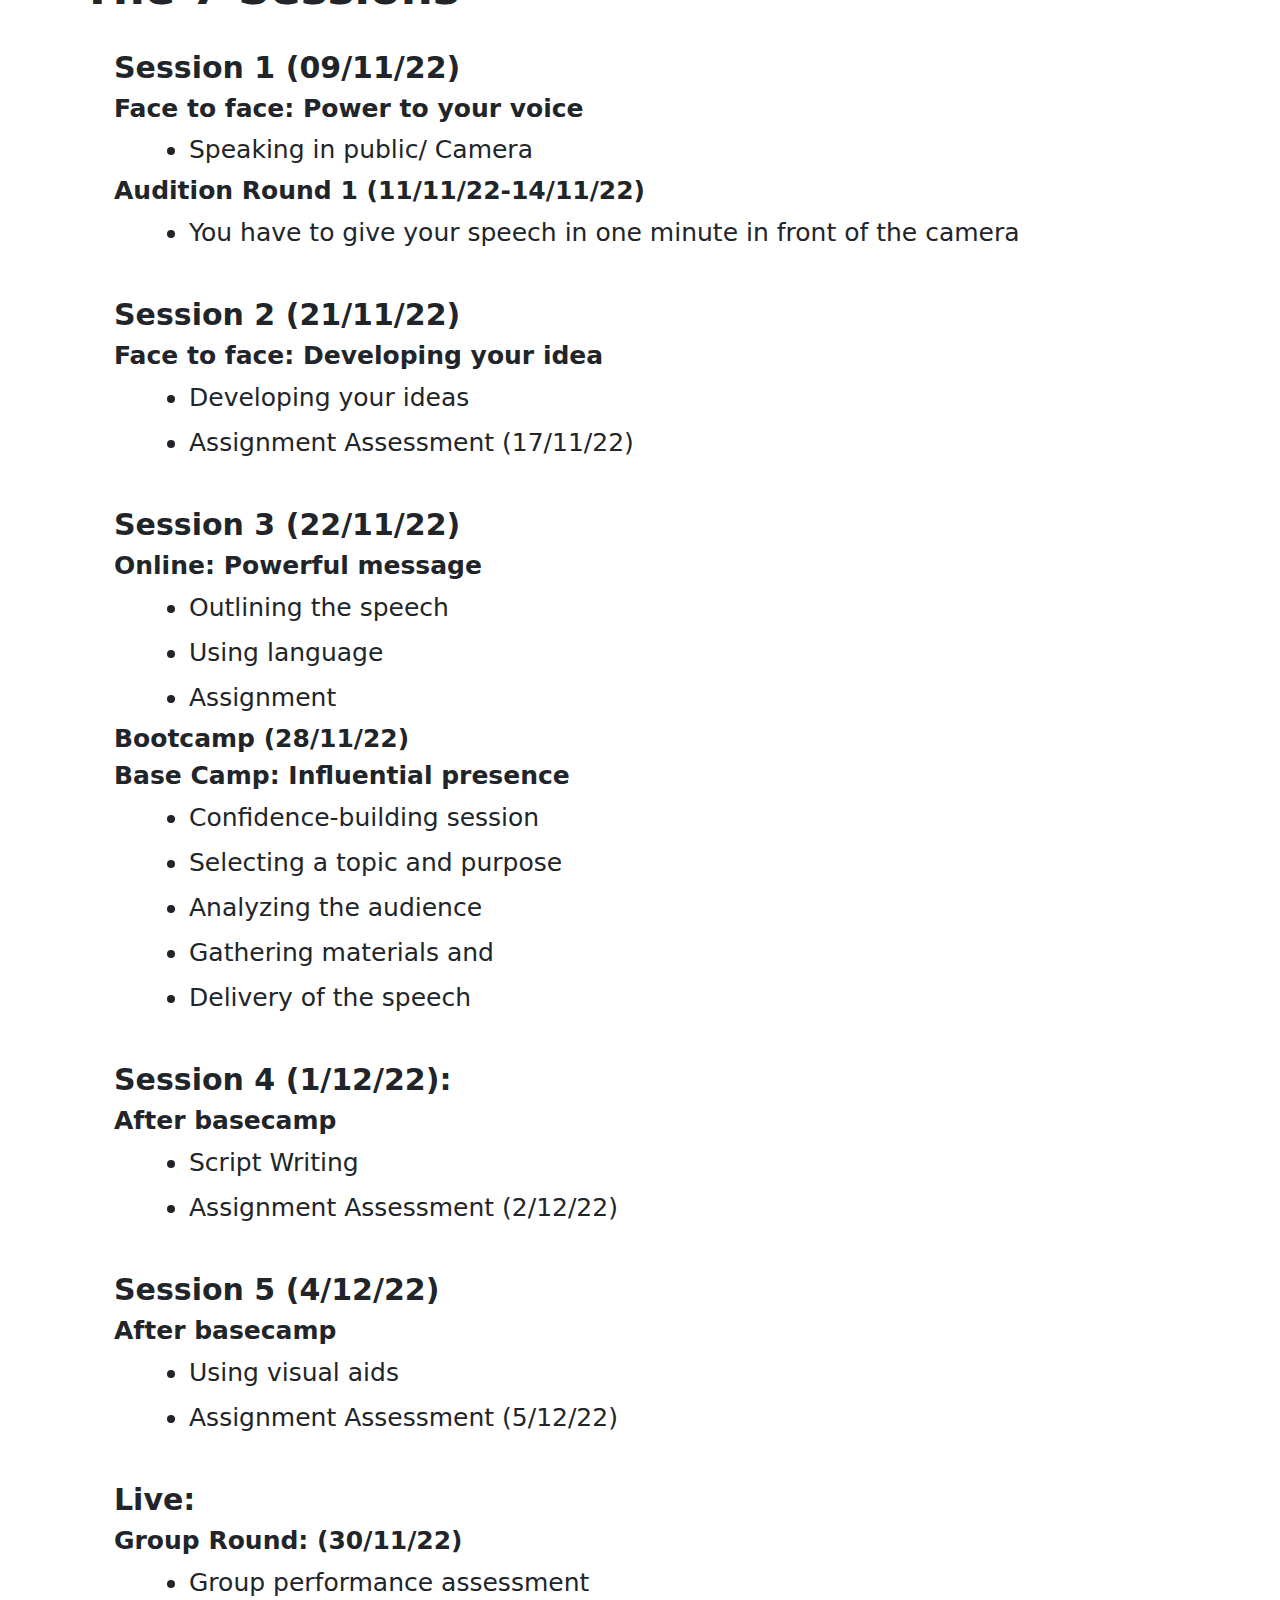
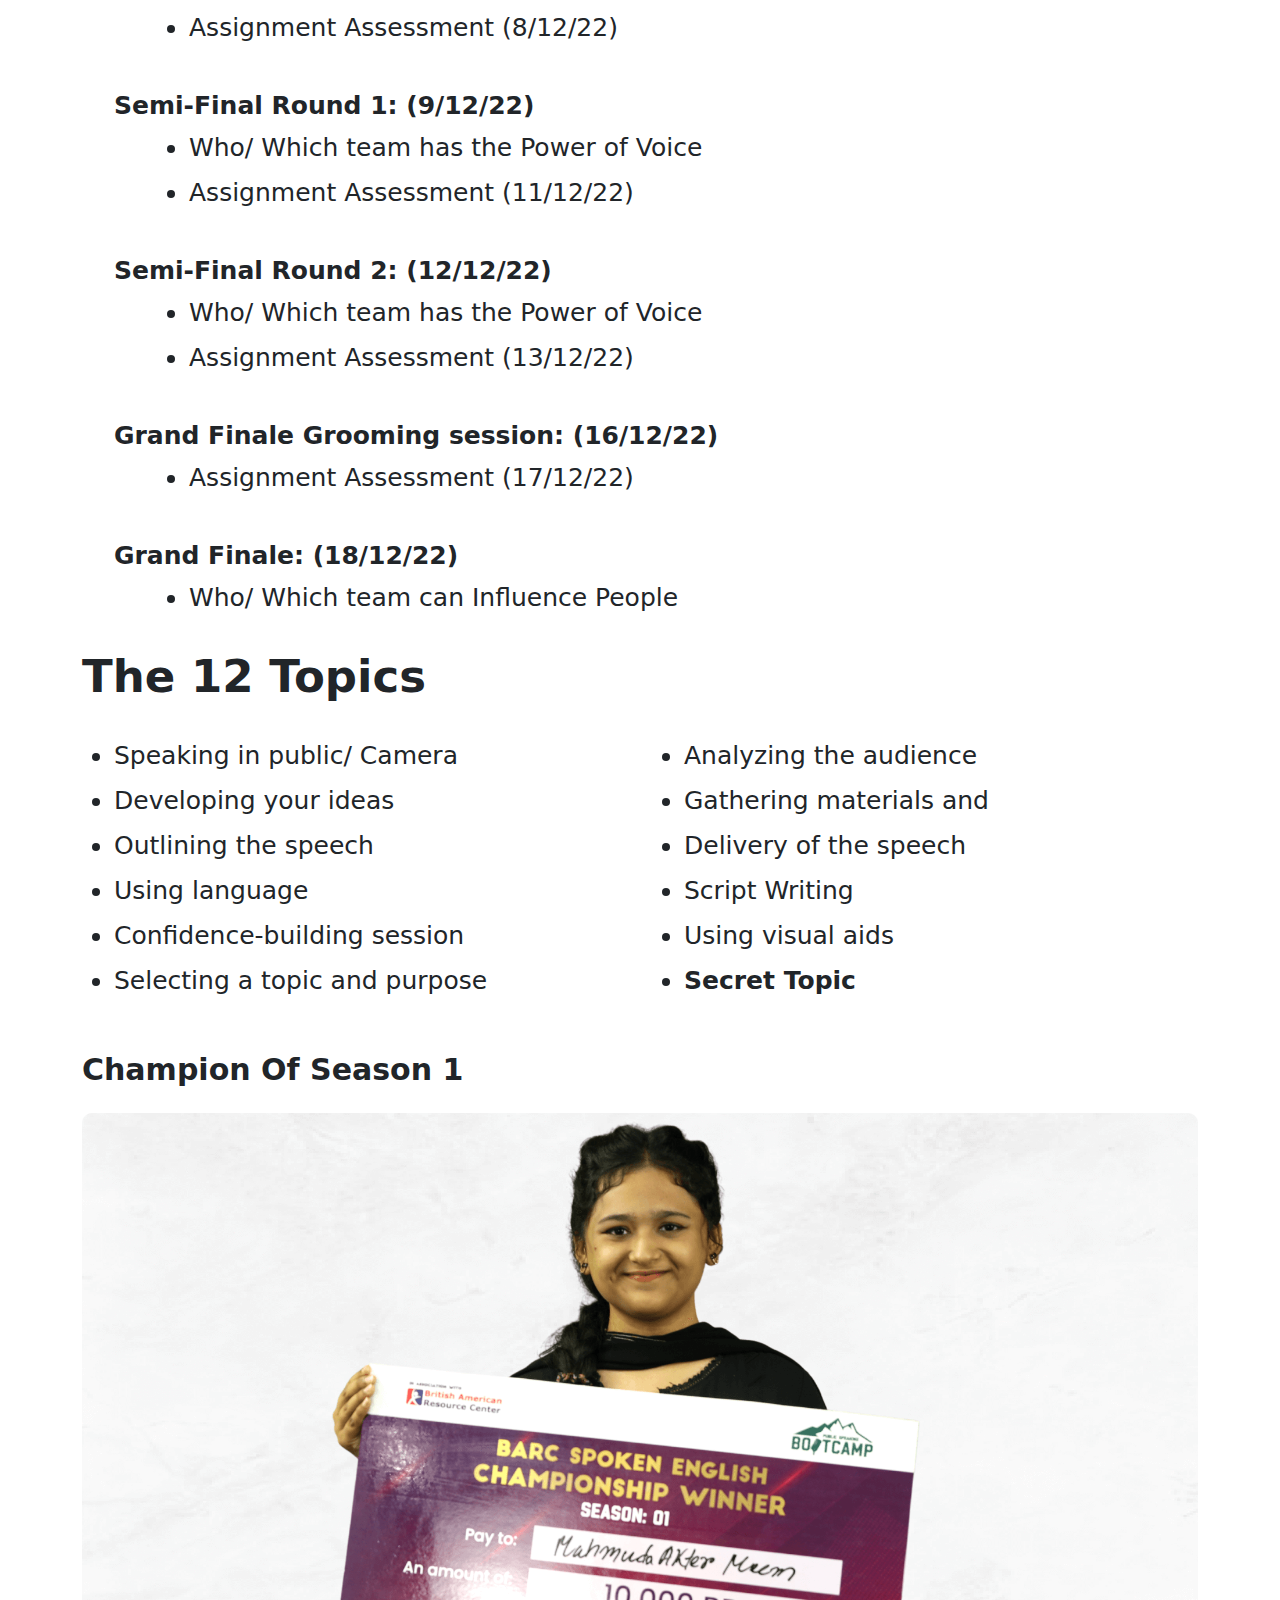
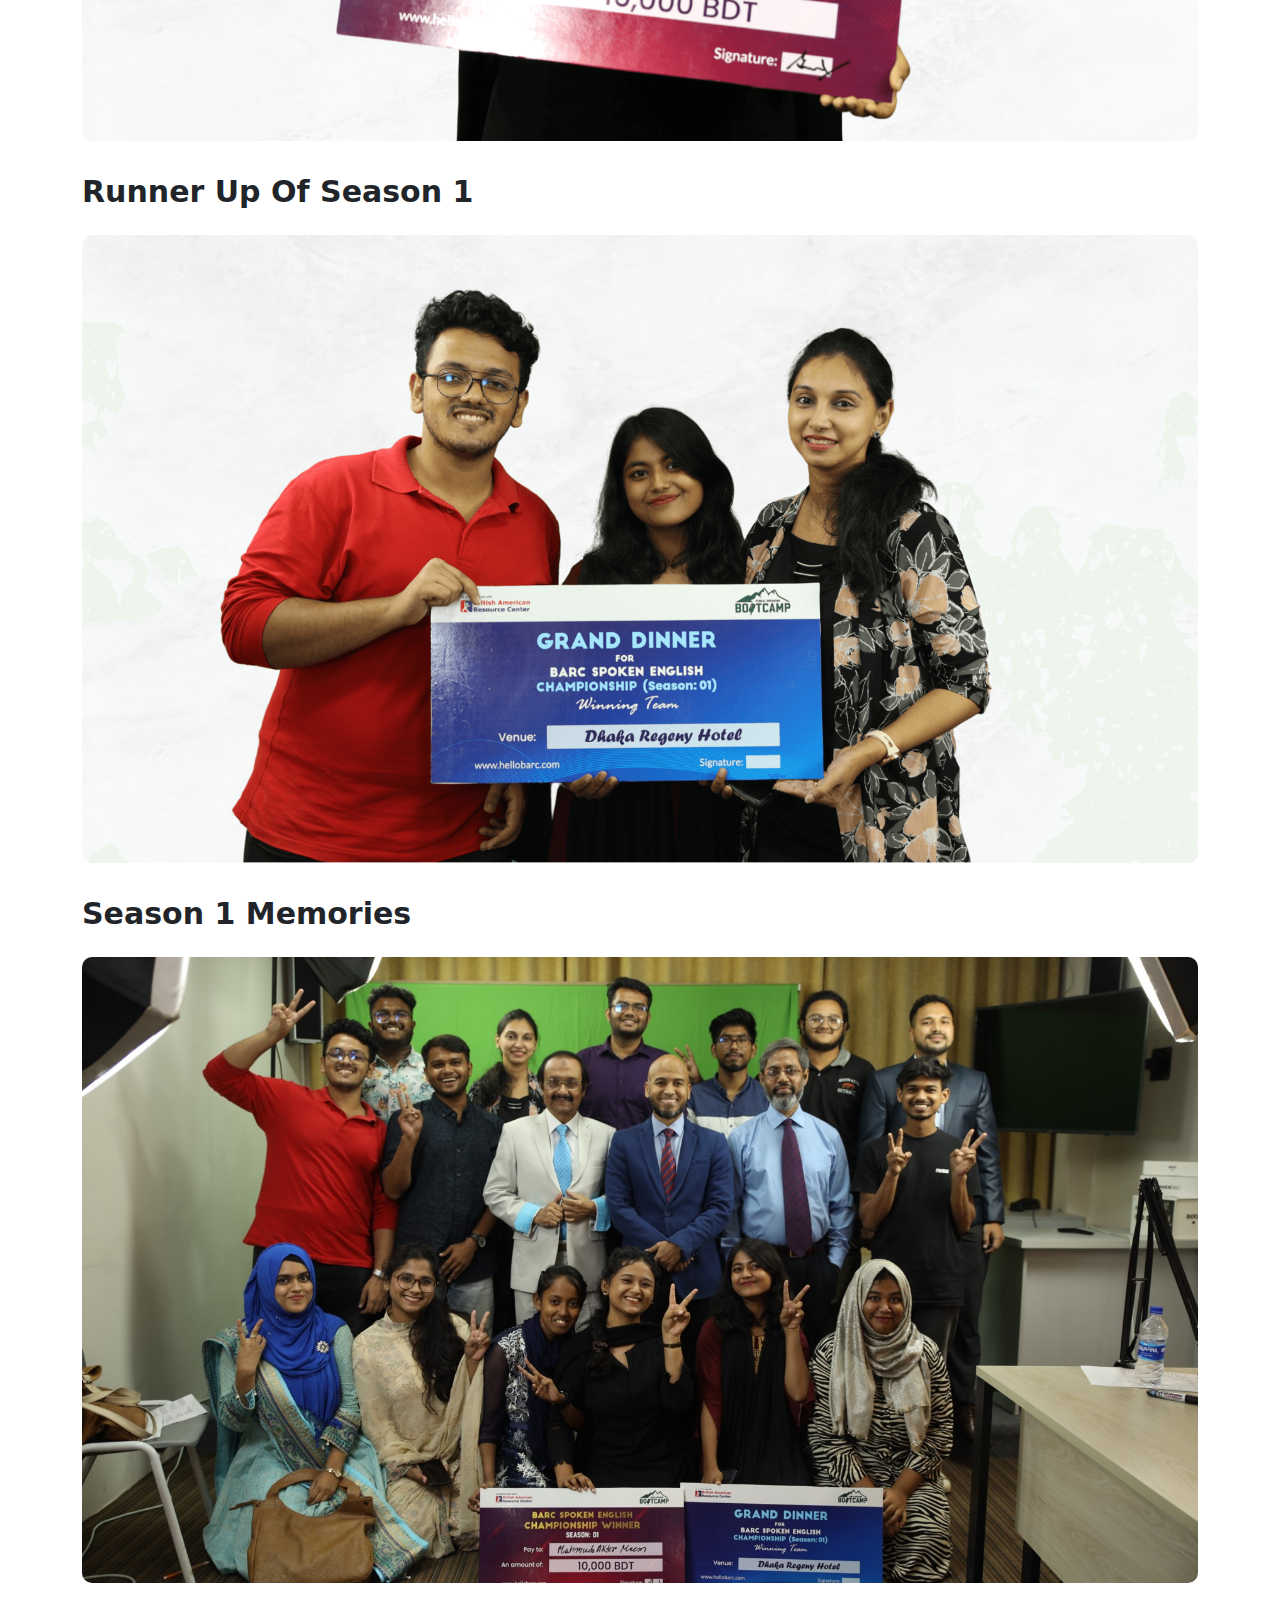
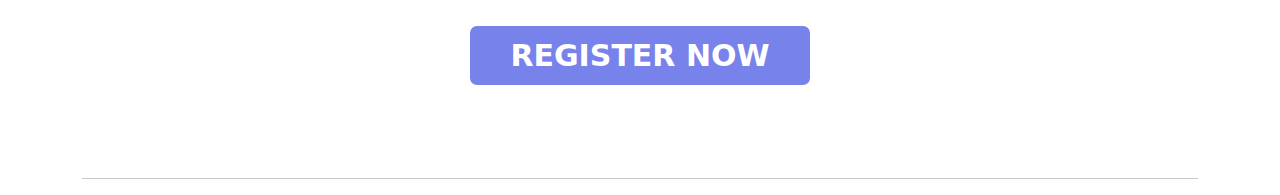
==== commit 04d2f439: "15 nov commit" ====
--- a/index.html
+++ b/index.html
@@ -58,52 +58,148 @@
         <div class="container">
             <div class="row">
                 <div class="col-md-12 col-lg-12 col-xl-12 col-sm-12">
-                    <p class="body_1_text"><strong>BARC Speaking Championship </strong> ব্রিটিশ আমেরিকান রিসোর্স সেন্টার আয়োজিত একটি লাইভ কম্পিটিশন। এই কম্পিটিশনের মাধ্যমে খুঁজে বের করা হবে BARC এর সেরা ইংরেজী স্পিকারকে। গ্রুপ রাউন্ড থেকে ফাইনাল রাউন্ড পর্যন্ত সবগুলো এপিসোড BARC এর ফেসবুক পেজ এবং ইউটিউব চ্যানেলে সরাসরি সম্প্রচার করা হবে।
-                    </p>
-                    <p style="font-size: 35px;"><strong>Let’s find out the best English speaker of BARC.</strong></p>
-                    <p><strong>Registration Date:</strong> From September 12 to September 25</p>
-                    <p><strong>কেন এই চ্যাম্পিয়নশিপে অংশ নেবেন?</strong></p>
-                    <ul>
-                        <strong>
-                            <li style="font-size: 25px; color: #0d6efd;">এই চ্যাম্পিয়নশিপের বিজয়ী পাবেন নগদ ১০,০০০ টাকা পুরষ্কার </li>
-                            <li style="font-size: 25px; color: #0d6efd;">বিজয়ী দল পাবে 5 Star Hotel এ Grand Dinner </li>
-                        </strong>
-                        <li>BARC এর ফেসবুক পেজ এ লাইভে নিজের স্পোকেন ইংলিশ এর দক্ষতা প্রমানের সুযোগ</li>
-                        <li class="margin-left">1. Practice session</li>
-                        <li class="margin-left">2. Story Telling</li>
-                        <li class="margin-left">3. Building confidence</li>
-                        <li class="margin-left">4. How to interact</li>
-                        <li class="margin-left">5. Body language</li>
-                        <li>Extra grooming session </li>
-                        <li>মারুফ ফিরোজ স্যারের সাথে লাইভে অংশ নেয়ার জন্য।</li>
-                    </ul>
-                    <p class="text-center championship">Championship Flow</p><br>
-                    <p><strong>Registration:</strong> ব্রিটিশ আমেরিকান রিসোর্স সেন্টার এর যে কোন student এই প্রতিযোগিতায় অংশ নিতে পারবেন। রেজিস্ট্রেশন ফি 2০০ টাকা BARC office (6th floor) এ এসে জমা দিয়ে রেজিস্ট্রেশন করতে পারবেন। তবে রেজিস্ট্রেশন করার আগে অবশ্যই নিচের লিঙ্কে থাকা ফরমটি পূরণ করতে হবে।  রেজিস্ট্রেশন লিঙ্কঃ hellobarc.com/SpokenEnglish
-                    <strong><a href="https://forms.gle/hGVihGK4UCuEaX6s6" class="registration_korun">রেজিস্ট্রেশন করুন</a></strong>।</p><br>
-
-                    <p><strong>Quality Test Round:</strong> রেজিস্ট্রেশনের পরে WhatsApp গ্রুপের মাধ্যমে quality test round এর দিন এবং কথা বলার বিষয় জানিয়ে দেয়া হবে। এই রাউন্ডে প্রতিযোগীদের ইংরেজী বলার এবং স্টেজে এসে কথা বলার দক্ষতা যাচাই করা হবে। প্রতিযোগীদের ‍নির্দিষ্ট বিষয়ে ক্যামেরার সামনে ২ মিনিট কথা বলতে হবে। </p><br>
-
-                    <p><strong>Boot Camp Session:</strong> প্রতিযোগীদের কনফিডেন্স বিল্ডিং সহ মোট চারটি সেশন Boot camp সেশনে দেয়া হবে। আগের বারের মত এবারো boot camp সেশনের জন্য ঢাকার বাইরে অনুষ্ঠিত হবে। Boot Camp সেশন এবং পরবর্তী সেশনে অংশ নেয়ার জন্য প্রতিযোগীদের <strong style="color: red;">১,৫০০ টাকা</strong> রেজিস্ট্রেশন ফি প্রদান করতে হবে। Boot Camp এ প্রাকৃতিক পরিবেশের মধ্যে আমরা দিনভর চারটি সেশনে অংশ নেবো এবং বিভিন্ন এক্টিভিটি করবো। </p>                
-
-                    <p><strong style="color: red;">Note:</strong>  Boot camp সেশনের মূল মুল্য ৭,৫০০ টাকা। কিন্তু শুধুমাত্র British American Resource Center এর শিক্ষার্থীদের জন্য ১,৫০০ টাকা রাখা হচ্ছে যা শুধুমাত্র যাতায়াত (এসি বাস) এবং Boot Camp, Gazipur এ অবস্থানের খরচ। </p><br>
-
-                    <p><strong>Secret Indoor Session:</strong> প্রতিযোগিদের স্পিকিং স্কিল/ পাবলিক স্পিকিং স্কিল আরো উন্নত করার জন্য    British Americam Resource Center এর ক্যাম্পাসে প্রতিযোগীদের কিছু সেক্রেট সেশন করানো হবে যা তাদের স্পিকিং স্কিল কে অন্য এক মাত্রায় নিয়ে যাবে।</p><br>
-
-                    <p><strong>Group Round:</strong> প্রতিযোগিরা যখন Boot Camp সেশন এবং কিছু সেক্রেট সেশনের পরে প্রস্তুত হবেন, তখন তাদের নিয়ে শুরু হবে আমাদের গ্রুপ রাউন্ড।  এই রাউন্ড ফেসবুক এবং ইউটিউবে সরাসরি সম্প্রচার করা হবে। এখানে প্রতিযোগীদের নিজস্ব পারফরম্যান্স দেখা হবে।</p><br>
-
-                    <p><strong>Semi Final Round:</strong> গ্রুপ রাউন্ডে শুধুমাত্র নিজস্ব পারফরম্যান্স দেখা হয়েছিল। তবে এই রাউন্ডে প্রতিযোগীদের দলীয় পারফরম্যান্স দেখা হবে।  এই রাউন্ডও ফেসবুক এবং ইউটিউবে সরাসরি সম্প্রচার করা হবে।</p><br>
-
-                    <p><strong>Grand Finale:</strong> এক্সটার্নাল বিচারক আসবেন এই রাউন্ডে। গ্রান্ড ফিনালেতে প্রতিযোগীদের নিজস্ব এবং দলীয় পারফর্মেন্স যাচাই করে খুজে বের করা হবে BARC এর best English Speaker এবং Best Speaking Team কে। এবং বিজয়ীকে ১০,০০০ টাকা পুরষ্কার দেয়া হবে। এবং সেরা দল কে ৫ তারকা হোটেলে গ্র্যান্ড ডিনার করানো হবে। </p><br>
-
-                    <p><strong>এছাড়াও দর্শকদের মধ্যে যারা সব চেয়ে বেশি শেয়ার এবং কমেন্ট করবেন, তাদের জন্য রয়েছে আকর্ষণীয় পুরষ্কার।</strong></p>
-
-                    <p>শেয়ার করার সময়ে অবশ্যই <strong style="color: red;">#BARCSpokenEnglish </strong> ব্যবহার করতে হবে।</p>
-                    <p>এখনি রেজিস্ট্রেশন করুন এবং প্রমাণ করুন নিজেকে BARC এর সবচেয়ে সেরা ইংরেজী স্পিকার হিসেবে। </p>
-
+                    <p class="fw-bold" style="font-size: 45px;">Who is the BARC champion?</p>
+                    <p class="fs-3"><strong style="color: red;">BARC Champion</strong> is a person who has <strong>power</strong> in his/her voice, can <strong>convey a powerful message</strong> & can <strong>influence</strong> people.</p>
+
+                    <div>
+                        <p class="fw-bold" style="font-size: 45px;">What’s happening?</p>
+                        <ul>
+                            <li><strong>Duration 5 weeks</strong></li>
+                            <li><strong>5 Rounds</strong> (Audition, Group, Semi-Final 1, Semi-final 2, Grand Finale)</li>
+                            <li><strong>7 Sessions</strong> (Power to your voice, developing your idea, Powerful message, Influential presence, Script writing, visual aids, Grooming session)
+                            </li>
+                            <li><strong>8 Assignments</strong></li>
+                            <li><strong>12 Topic</strong></li>
+                        </ul>
+                    </div>
+                    <div>
+                        <p class="fw-bold" style="font-size: 45px;">What they will get?</p>
+                        <ul>
+                            <li>Public speaking (Face-to-Face & Online)</li>
+                            <li>Fluency</li>
+                            <li>Confidence</li>
+                            <li>Message structure/development</li>
+                            <li>Body language</li>
+                            <li>Improved Band Score</li>
+                        </ul>
+                    </div>
+                    <!-- <div>
+                        <p class="fw-bold" style="font-size: 45px;">The 5 Rounds</p>
+                        <ul>
+                            <li><strong>Audition (11-14 November):</strong> You have to give your speech in one minute in front of the camera
+                            <li><strong>Audition (11-14 November):</strong> You have to give your speech in one minute in front of the camera
+                            </li>
+                            <li><strong>Group (30 November):</strong> Group Performance assessment</li>
+                            <li><strong>Semi-Final 1 (2 December):</strong> Who/ Which team has the Power of Voice</li>
+                            <li><strong>Semi-final 2 (4 December):</strong> Who/ Which team has the Powerful message</li>
+                            <li><strong>Grand Finale (9 December):</strong> Who/ Which team can Influence People</li>
+                        </ul>
+                    </div> -->
+                    <div>
+                        <p class="fw-bold" style="font-size: 45px;">The 7 Sessions</p>
+                        <ul>
+                            <strong style="font-size: 30px;">Session 1 (09/11/22)</strong> <br><span style="font-weight: 700;">Face to face: Power to your voice</span><br>
+                             <div style="margin-left: 75px"><li><span>Speaking in public/ Camera </span></li></div>
+                            <span style="font-weight: 700;">Audition Round 1 (11/11/22-14/11/22)</span> <br>
+                            <!-- <span style="font-weight: 700;">Primary screening AND Yes card giving:</span> <br> -->
+                            <li style="margin-left: 75px">You have to give your speech in one minute in front of the camera</li><br>
+
+                            <strong style="font-size: 30px;">Session 2 (21/11/22)</strong> <br><span style="font-weight: 700;">Face to face: Developing your idea</span> <br>
+                            <li style="margin-left: 75px"><span>Developing your ideas</span></li> 
+                            <li style="margin-left: 75px"><span>Assignment Assessment (17/11/22)</span></li><br>
+
+                            <!-- <span style="font-weight: 700;">Assignment Assessment (17/11/22)</span> <br><br> -->
+
+                            <strong style="font-size: 30px;">Session 3 (22/11/22)</strong> <br><span style="font-weight: 700;">Online: Powerful message</span> <br>
+                            <li style="margin-left: 75px"><span>Outlining the speech</span></li> 
+                            <li style="margin-left: 75px"><span>Using language</span></li> 
+                            <li style="margin-left: 75px"><span>Assignment</span></li>
+
+                            <span style="font-weight: 700;">Bootcamp (28/11/22)</span> <br><span style="font-weight: 700;">Base Camp: Influential presence</span> <br> 
+                            <li style="margin-left: 75px">Confidence-building session</li>
+                            <li style="margin-left: 75px">Selecting a topic and purpose</li>
+                            <li style="margin-left: 75px">Analyzing the audience</li>
+                            <li style="margin-left: 75px">Gathering materials and</li>
+                            <li style="margin-left: 75px">Delivery of the speech</li><br>
+
+                            <strong style="font-size: 30px;">Session 4 (1/12/22):</strong> <br><span style="font-weight: 700;">After basecamp</span> <br>
+                            <li style="margin-left: 75px">Script Writing</li>
+                            <li style="margin-left: 75px">Assignment Assessment (2/12/22)</li><br>
+                            <!-- <span style="font-weight: 700;">Assignment Assessment (2/12/22)</span> <br> <br> -->
+
+                            <strong style="font-size: 30px;">Session 5 (4/12/22)</strong> <br><span style="font-weight: 700;">After basecamp</span> <br>
+                            <li style="margin-left: 75px">Using visual aids </li>
+                            <li style="margin-left: 75px">Assignment Assessment (5/12/22)</li><br>
+                            <!-- <span style="font-weight: 700;">Assignment Assessment (5/12/22)</span><br><br> -->
+
+                            <strong style="font-size: 30px;">Live:</strong><br>
+                            <span style="font-weight: 700;">Group Round: (30/11/22)</span>
+                            <li style="margin-left: 75px">Group performance assessment</li>
+                            <li style="margin-left: 75px">Assignment Assessment (8/12/22)</li><br>
+                            <!-- <span style="font-weight: 700;">Assignment Assessment (8/12/22)</span><br><br> -->
+
+                            <span style="font-weight: 700;">Semi-Final Round 1: (9/12/22)</span>
+                            <li style="margin-left: 75px">Who/ Which team has the Power of Voice</li>
+                            <li style="margin-left: 75px">Assignment Assessment (11/12/22)</li><br>
+                            <!-- <span style="font-weight: 700;">Assignment Assessment (11/12/22)</span><br><br> -->
+
+                            <span style="font-weight: 700;">Semi-Final Round 2: (12/12/22)</span>
+                            <li style="margin-left: 75px">Who/ Which team has the Power of Voice</li>
+                            <li style="margin-left: 75px">Assignment Assessment (13/12/22)</li><br>
+                            <!-- <span style="font-weight: 700;">Assignment Assessment (13/12/22)</span><br><br> -->
+
+                            <span style="font-weight: 700;">Grand Finale Grooming session: (16/12/22)</span>
+                            <li style="margin-left: 75px">Assignment Assessment (17/12/22)</li><br>
+                            <!-- <span style="font-weight: 700;"></span><br><br> -->
+
+                            <span style="font-weight: 700;">Grand Finale: (18/12/22)</span>
+                            <li style="margin-left: 75px">Who/ Which team can Influence People</li>
+                            <!-- <li><strong>Session 2 (16/11/22):</strong> <span>Power to your voice</span></li>
+                            <li><strong>Session 3 (17/11/22):</strong> <span>Powerful message</span></li>
+                            <li><strong>Session 4 (21/11/22):</strong> <span style="color: red;">Bootcamp (Out of Dhaka)</span></li>
+                            <li><strong>Session 5 (24/11/22):</strong> <span>Script Writing</span></li>
+                            <li><strong>Session 6 (27/11/22):</strong> <span>Using visual aids</span></li>
+                            <li><strong>Session 7 (6/12/22):</strong> <span>Grand Finale Grooming session</span></li> -->
+                        </ul>
+                    </div>
+                    <div>
+                        <p class="fw-bold" style="font-size: 45px;">The 12 Topics</p>
+                        <div class="row">
+                            <div class="col-xl-6 col-lg-6 col-md-6 col-sm-12 col-xs-12">
+                                <ul>
+                                    <li>Speaking in public/ Camera</li>
+                                    <li>Developing your ideas</li>
+                                    <li>Outlining the speech</li>
+                                    <li>Using language</li>
+                                    <li>Confidence-building session</li>
+                                    <li>Selecting a topic and purpose</li>
+                                </ul>
+                            </div>
+                            <div class="col-xl-6 col-lg-6 col-md-6 col-sm-12 col-xs-12">
+                                <ul>
+                                    <li>Analyzing the audience</li>
+                                    <li>Gathering materials and</li>
+                                    <li>Delivery of the speech</li>
+                                    <li>Script Writing</li>
+                                    <li>Using visual aids</li>
+                                    <li><strong>Secret Topic</strong></li>
+                                </ul>
+                            </div>
+                        </div>
+                    </div>
                     <br>
-                    <br>
-                    <br>
-                    <br>
+                    <div>
+                        <p style="font-size: 30px;"><strong>Champion Of Season 1</strong></p>
+                        <img src="images/3.png" alt="" style="width: 100%; border-radius: 10px;">
+                    </div> <br>
+                    <div>
+                        <p style="font-size: 30px;"><strong>Runner Up Of Season 1</strong></p>
+                        <img src="images/2.png" alt="" style="width: 100%; border-radius: 10px;">
+                    </div> <br>
+                    <div>
+                        <p style="font-size: 30px;"><strong>Season 1 Memories</strong></p>
+                        <img src="images/1.jpg" alt="" style="width: 100%; border-radius: 10px;">
+                    </div>
                 </div>
             </div>
         </div>
--- a/css/style.css
+++ b/css/style.css
@@ -86,9 +86,11 @@
     font-size: 22px;
     line-height: 1.8;
 }
-
+ul{
+    font-size: 25px;
+}
 li{
-    font-size: 20px;
+    font-size: 25px;
     line-height: 1.8;
 }
 .championship{
@@ -115,6 +117,9 @@
     .banner_image{
         display: none;
     }
+    .banner_heading{
+        margin-left: 40px;
+    }
     .banner_heading h1{
         font-size: 45px;
     }
